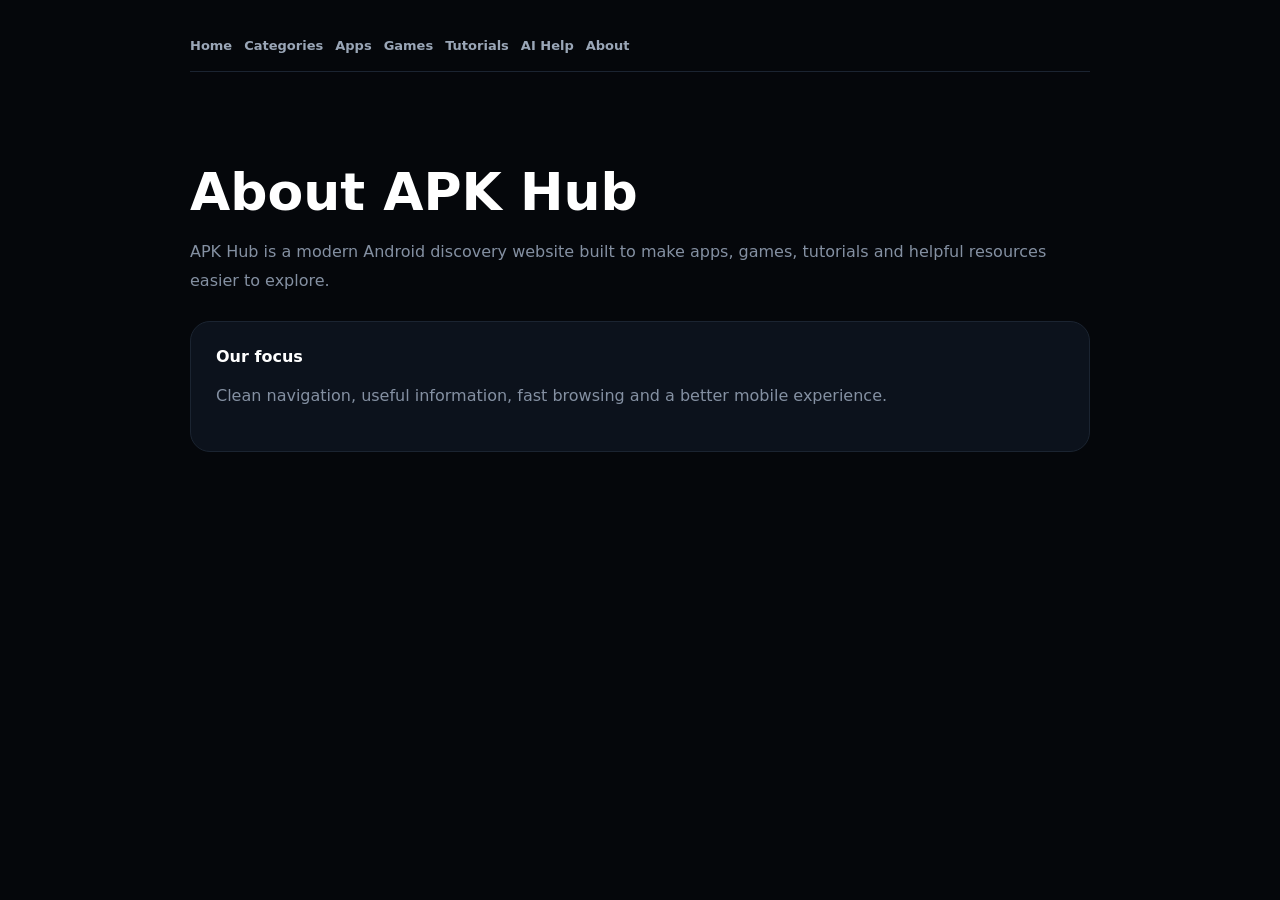
==== about.html @ 37a93b10 "Add about page" ====
<!doctype html><html><head><meta charset="utf-8"><meta name="viewport" content="width=device-width,initial-scale=1"><title>APK Hub — About</title><style>body{background:#05070b;color:#fff;font-family:system-ui;margin:0}.w{max-width:900px;margin:auto;padding:20px}.nav{display:flex;gap:12px;flex-wrap:wrap;padding:18px 0;border-bottom:1px solid #1b2431}.nav a{color:#9aa6b7;text-decoration:none;font-size:13px;font-weight:800}.nav a:hover{color:#39ed82}main{padding:90px 0}h1{font-size:52px;margin:0 0 15px}.p{color:#8490a2;line-height:1.8}.box{margin-top:25px;padding:25px;border:1px solid #1b2431;border-radius:20px;background:#0c121c}@media(max-width:700px){h1{font-size:40px}}</style></head><body><div class="w"><nav class="nav"><a href="index.html">Home</a><a href="categories.html">Categories</a><a href="apps.html">Apps</a><a href="games.html">Games</a><a href="tutorials.html">Tutorials</a><a href="ai-help.html">AI Help</a><a href="about.html">About</a></nav><main><h1>About APK Hub</h1><p class="p">APK Hub is a modern Android discovery website built to make apps, games, tutorials and helpful resources easier to explore.</p><div class="box"><b>Our focus</b><p class="p">Clean navigation, useful information, fast browsing and a better mobile experience.</p></div></main></div></body></html>
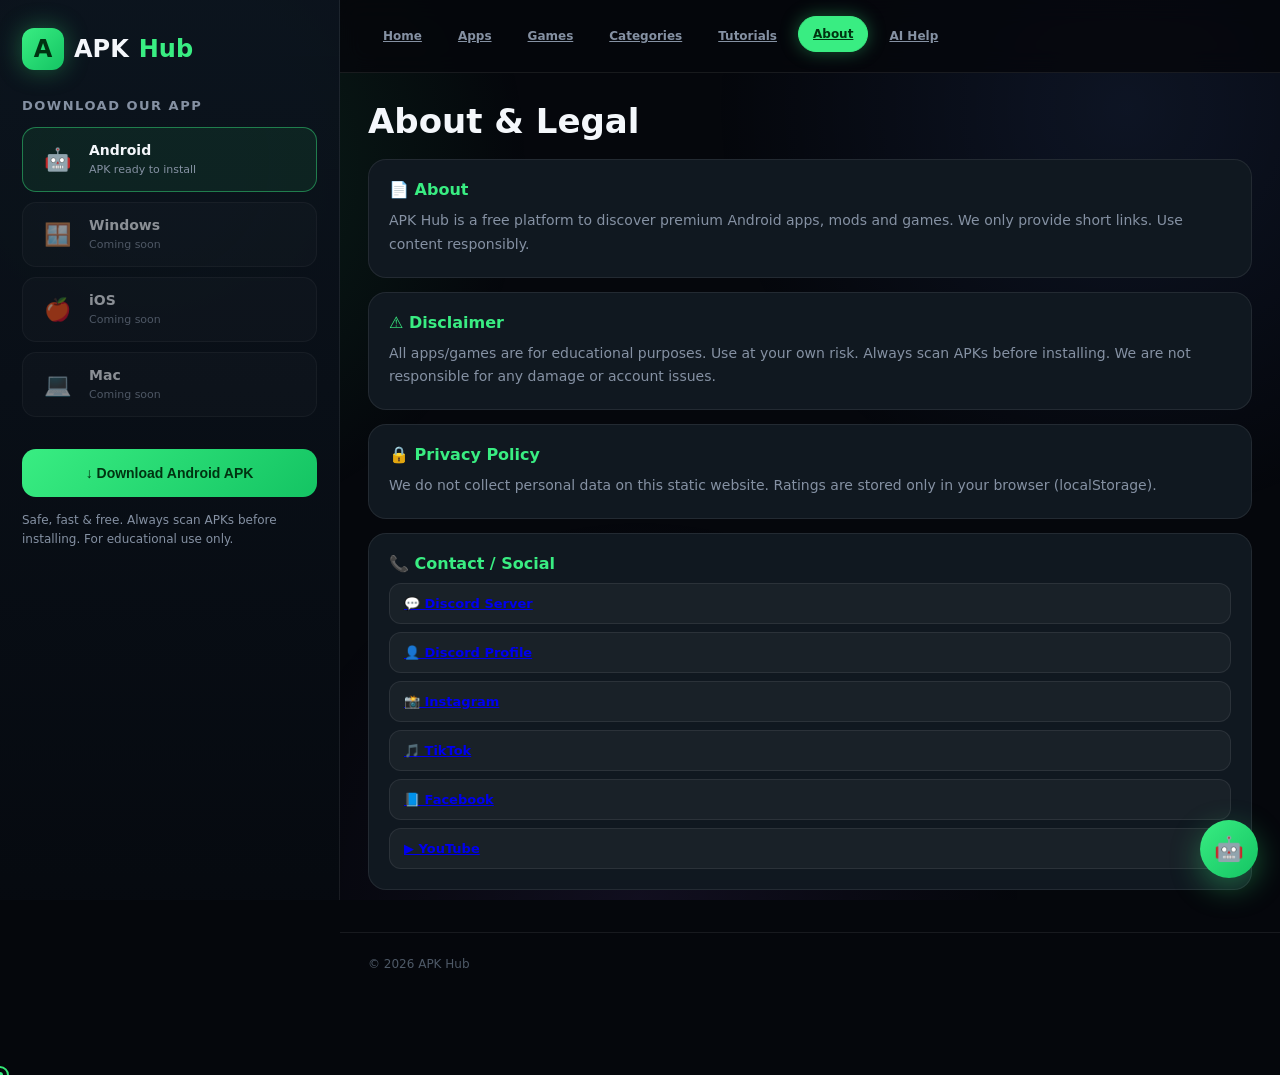
==== commit bb1cf1cd: "About disclaimer contact page" ====
--- a/about.html
+++ b/about.html
@@ -1 +1,40 @@
-<!doctype html><html><head><meta charset="utf-8"><meta name="viewport" content="width=device-width,initial-scale=1"><title>APK Hub — About</title><style>body{background:#05070b;color:#fff;font-family:system-ui;margin:0}.w{max-width:900px;margin:auto;padding:20px}.nav{display:flex;gap:12px;flex-wrap:wrap;padding:18px 0;border-bottom:1px solid #1b2431}.nav a{color:#9aa6b7;text-decoration:none;font-size:13px;font-weight:800}.nav a:hover{color:#39ed82}main{padding:90px 0}h1{font-size:52px;margin:0 0 15px}.p{color:#8490a2;line-height:1.8}.box{margin-top:25px;padding:25px;border:1px solid #1b2431;border-radius:20px;background:#0c121c}@media(max-width:700px){h1{font-size:40px}}</style></head><body><div class="w"><nav class="nav"><a href="index.html">Home</a><a href="categories.html">Categories</a><a href="apps.html">Apps</a><a href="games.html">Games</a><a href="tutorials.html">Tutorials</a><a href="ai-help.html">AI Help</a><a href="about.html">About</a></nav><main><h1>About APK Hub</h1><p class="p">APK Hub is a modern Android discovery website built to make apps, games, tutorials and helpful resources easier to explore.</p><div class="box"><b>Our focus</b><p class="p">Clean navigation, useful information, fast browsing and a better mobile experience.</p></div></main></div></body></html>+<!DOCTYPE html>
+<html lang="en">
+<head>
+<meta charset="UTF-8">
+<meta name="viewport" content="width=device-width, initial-scale=1.0">
+<title>APK Hub — About</title>
+<link rel="stylesheet" href="styles.css">
+</head>
+<body>
+<div class="layout">
+  <div id="sideMount"></div>
+  <div class="main">
+    <div id="navMount"></div>
+    <div class="content">
+      <h1 style="font-size:34px;margin-bottom:18px">About & Legal</h1>
+      <div class="legal"><h3>📄 About</h3><p>APK Hub is a free platform to discover premium Android apps, mods and games. We only provide short links. Use content responsibly.</p></div>
+      <div class="legal"><h3>⚠️ Disclaimer</h3><p>All apps/games are for educational purposes. Use at your own risk. Always scan APKs before installing. We are not responsible for any damage or account issues.</p></div>
+      <div class="legal"><h3>🔒 Privacy Policy</h3><p>We do not collect personal data on this static website. Ratings are stored only in your browser (localStorage).</p></div>
+      <div class="legal contact">
+        <h3>📞 Contact / Social</h3>
+        <a href="https://discord.gg/PrmCsM5TX" target="_blank">💬 Discord Server</a>
+        <a href="https://discordapp.com/users/1211342202442223628" target="_blank">👤 Discord Profile</a>
+        <a href="https://www.instagram.com/naseemgame.r?igsh=ZndkenpxYmk2cWpi" target="_blank">📸 Instagram</a>
+        <a href="https://www.tiktok.com/@naseemgame_r?_t=ZS-8yeXB5jhgcU&_r=1" target="_blank">🎵 TikTok</a>
+        <a href="https://www.facebook.com/share/14JGkxjxDQF/" target="_blank">📘 Facebook</a>
+        <a href="https://youtube.com/@naseemgame.r?si=ssVhhnYGD4Wratu1" target="_blank">▶️ YouTube</a>
+      </div>
+    </div>
+    <div class="footer">© 2026 APK Hub</div>
+  </div>
+</div>
+<div id="chatMount"></div>
+<script src="data.js"></script>
+<script>
+document.getElementById('sideMount').innerHTML=sideHTML();
+document.getElementById('navMount').innerHTML=navHTML('About');
+document.getElementById('chatMount').innerHTML=chatHTML();
+</script>
+</body>
+</html>
--- a/styles.css
+++ b/styles.css
@@ -0,0 +1,208 @@
+:root{
+  --bg:#05070c;
+  --panel:#0b111a;
+  --card:#101820;
+  --border:rgba(255,255,255,.08);
+  --text:#f4f7fb;
+  --muted:#8591a3;
+  --green:#39ed82;
+  --green2:#14c463;
+  --blue:#5d8dff;
+  --glow:rgba(57,237,130,.35);
+}
+*{margin:0;padding:0;box-sizing:border-box;}
+html{scroll-behavior:smooth;}
+body{
+  font-family:Inter,system-ui,-apple-system,Segoe UI,Roboto,sans-serif;
+  background:var(--bg);color:var(--text);
+  min-height:100vh;overflow-x:hidden;
+  cursor:none;
+}
+body::before{
+  content:"";position:fixed;inset:0;pointer-events:none;z-index:0;
+  background:
+    radial-gradient(circle at 12% 18%,rgba(57,237,130,.12),transparent 28%),
+    radial-gradient(circle at 88% 12%,rgba(93,141,255,.1),transparent 30%),
+    radial-gradient(circle at 50% 100%,rgba(166,108,255,.08),transparent 35%);
+}
+a,button{cursor:none;}
+
+/* Custom cursor */
+.cursor{
+  position:fixed;width:18px;height:18px;border-radius:50%;
+  border:2px solid var(--green);pointer-events:none;z-index:99999;
+  transform:translate(-50%,-50%);transition:width .2s,height .2s,background .2s,border-color .2s;
+  mix-blend-mode:difference;
+}
+.cursor.hover{
+  width:42px;height:42px;background:rgba(57,237,130,.15);border-color:#8affb8;
+}
+.cursor-dot{
+  position:fixed;width:6px;height:6px;border-radius:50%;background:var(--green);
+  pointer-events:none;z-index:99999;transform:translate(-50%,-50%);
+}
+
+.layout{position:relative;z-index:1;display:grid;grid-template-columns:340px 1fr;min-height:100vh;}
+@media(max-width:980px){.layout{grid-template-columns:1fr;}}
+
+/* Left download panel */
+.side{
+  border-right:1px solid var(--border);
+  background:linear-gradient(180deg,rgba(12,20,30,.95),rgba(6,10,16,.98));
+  padding:28px 22px;position:sticky;top:0;height:100vh;overflow-y:auto;
+}
+@media(max-width:980px){.side{position:relative;height:auto;border-right:none;border-bottom:1px solid var(--border);}}
+.logo{display:flex;align-items:center;gap:10px;font-size:24px;font-weight:900;margin-bottom:28px;}
+.logo i{
+  width:42px;height:42px;border-radius:12px;display:grid;place-items:center;
+  background:linear-gradient(135deg,var(--green),var(--green2));color:#031;font-style:normal;font-weight:900;
+  box-shadow:0 0 24px var(--glow);animation:pulseGlow 2.4s ease-in-out infinite;
+}
+@keyframes pulseGlow{50%{box-shadow:0 0 36px rgba(57,237,130,.55);transform:scale(1.04)}}
+.logo span{color:var(--green);}
+.side h2{font-size:13px;letter-spacing:1.5px;text-transform:uppercase;color:var(--muted);margin-bottom:14px;}
+.platform{
+  display:flex;align-items:center;gap:12px;padding:14px;border-radius:14px;
+  border:1px solid var(--border);background:rgba(255,255,255,.03);margin-bottom:10px;
+  transition:transform .25s,border-color .25s,background .25s;
+}
+.platform:hover{transform:translateX(6px);border-color:rgba(57,237,130,.35);background:rgba(57,237,130,.06);}
+.platform .pi{font-size:22px;width:40px;text-align:center;}
+.platform b{display:block;font-size:14px;}
+.platform small{color:var(--muted);font-size:11px;}
+.platform.active{border-color:rgba(57,237,130,.45);background:rgba(57,237,130,.08);}
+.platform.soon{opacity:.55;}
+.dl-main{
+  margin-top:22px;width:100%;padding:16px;border:none;border-radius:14px;
+  background:linear-gradient(135deg,var(--green),var(--green2));color:#031;
+  font-weight:900;font-size:14px;position:relative;overflow:hidden;
+}
+.dl-main::after{
+  content:"";position:absolute;inset:0;background:linear-gradient(90deg,transparent,rgba(255,255,255,.35),transparent);
+  transform:translateX(-120%);animation:shine 2.8s infinite;
+}
+@keyframes shine{60%{transform:translateX(120%)}100%{transform:translateX(120%)}}
+.dl-main:hover{filter:brightness(1.08);}
+.side-note{margin-top:14px;color:var(--muted);font-size:12px;line-height:1.6;}
+
+/* Main */
+.main{padding:0 0 80px;}
+.topnav{
+  display:flex;align-items:center;justify-content:space-between;gap:16px;
+  padding:18px 28px;border-bottom:1px solid var(--border);backdrop-filter:blur(12px);
+  position:sticky;top:0;z-index:20;background:rgba(5,7,12,.82);
+}
+.nav-links{display:flex;flex-wrap:wrap;gap:6px;}
+.nav-links a{
+  padding:10px 14px;border-radius:999px;color:var(--muted);font-size:12px;font-weight:800;
+  border:1px solid transparent;transition:all .25s;
+}
+.nav-links a:hover,.nav-links a.active{
+  color:#031;background:var(--green);border-color:var(--green);
+  box-shadow:0 0 18px var(--glow);transform:translateY(-2px);
+}
+.content{padding:28px;}
+
+.hero{padding:20px 0 10px;}
+.badge{
+  display:inline-flex;align-items:center;gap:8px;padding:8px 14px;border-radius:999px;
+  background:rgba(57,237,130,.1);border:1px solid rgba(57,237,130,.25);color:var(--green);
+  font-size:11px;font-weight:800;margin-bottom:16px;
+}
+.hero h1{font-size:clamp(36px,5vw,58px);line-height:1.05;letter-spacing:-1.5px;margin-bottom:12px;}
+.grad{background:linear-gradient(90deg,var(--green),#8affb8,var(--blue));-webkit-background-clip:text;background-clip:text;color:transparent;}
+.hero p{color:var(--muted);max-width:560px;line-height:1.7;margin-bottom:22px;}
+
+.search{position:relative;max-width:520px;margin-bottom:28px;}
+.search input{
+  width:100%;height:52px;padding:0 18px 0 46px;border-radius:14px;
+  border:1px solid var(--border);background:rgba(16,24,34,.9);color:#fff;outline:none;
+}
+.search input:focus{border-color:rgba(57,237,130,.4);box-shadow:0 0 0 3px rgba(57,237,130,.12);}
+.search .ic{position:absolute;left:16px;top:50%;transform:translateY(-50%);color:#6c7889;}
+
+.stats{display:grid;grid-template-columns:repeat(3,minmax(0,1fr));gap:12px;margin-bottom:28px;}
+.stat{padding:18px;border-radius:16px;border:1px solid var(--border);background:rgba(16,22,32,.7);text-align:center;}
+.stat b{display:block;font-size:22px;}
+.stat span{color:var(--muted);font-size:11px;}
+
+.sec-head{display:flex;justify-content:space-between;align-items:center;margin:10px 0 14px;}
+.sec-head h3{font-size:18px;}
+.sec-head a{color:var(--green);font-size:12px;font-weight:800;}
+
+.grid{display:grid;grid-template-columns:repeat(auto-fill,minmax(180px,1fr));gap:14px;}
+.card{
+  position:relative;padding:16px;border-radius:18px;border:1px solid var(--border);
+  background:linear-gradient(160deg,#121a26,#0a1018);
+  transition:transform .3s cubic-bezier(.2,.8,.2,1),border-color .3s,box-shadow .3s;
+  animation:fadeUp .5s ease both;
+}
+.card:hover{
+  transform:translateY(-8px) scale(1.02);
+  border-color:rgba(57,237,130,.35);
+  box-shadow:0 18px 40px rgba(0,0,0,.35),0 0 24px rgba(57,237,130,.12);
+}
+@keyframes fadeUp{from{opacity:0;transform:translateY(18px)}to{opacity:1;transform:none}}
+.c-icon{
+  width:54px;height:54px;border-radius:15px;display:grid;place-items:center;font-size:24px;
+  background:linear-gradient(135deg,#283442,#151c26);margin-bottom:12px;
+  transition:transform .35s;
+}
+.card:hover .c-icon{transform:rotate(-6deg) scale(1.08);}
+.c-name{font-size:14px;font-weight:800;}
+.c-ver{color:var(--green);font-size:11px;margin:4px 0 8px;}
+.c-desc{color:var(--muted);font-size:12px;line-height:1.5;min-height:36px;margin-bottom:12px;}
+.c-badge{position:absolute;top:12px;right:12px;padding:4px 8px;border-radius:8px;background:rgba(57,237,130,.12);border:1px solid rgba(57,237,130,.25);color:var(--green);font-size:9px;font-weight:900;}
+.c-btn{
+  display:block;text-align:center;width:100%;padding:10px;border-radius:10px;border:none;
+  background:linear-gradient(135deg,var(--green),var(--green2));color:#031;font-weight:900;font-size:12px;
+}
+
+.chips{display:flex;flex-wrap:wrap;gap:8px;margin-bottom:18px;}
+.chip{
+  padding:10px 14px;border-radius:999px;border:1px solid var(--border);background:#101620;
+  color:#9da8b8;font-size:12px;font-weight:800;transition:all .2s;
+}
+.chip:hover,.chip.active{background:var(--green);color:#031;border-color:var(--green);}
+
+.tut,.legal{
+  background:var(--card);border:1px solid var(--border);border-radius:18px;padding:20px;margin-bottom:14px;
+}
+.tut h3,.legal h3{color:var(--green);margin-bottom:10px;font-size:16px;}
+.tut ol{padding-left:18px;color:var(--muted);line-height:1.8;font-size:14px;}
+.legal p{color:var(--muted);line-height:1.7;font-size:14px;}
+.contact a{
+  display:flex;align-items:center;gap:10px;padding:12px 14px;border-radius:12px;
+  background:rgba(255,255,255,.04);border:1px solid var(--border);margin-top:8px;font-weight:700;font-size:13px;
+  transition:background .2s,transform .2s;
+}
+.contact a:hover{background:rgba(57,237,130,.12);transform:translateX(4px);}
+
+/* Detail page */
+.detail{display:grid;grid-template-columns:120px 1fr;gap:20px;align-items:start;}
+.detail .big-icon{width:120px;height:120px;border-radius:28px;display:grid;place-items:center;font-size:48px;background:linear-gradient(135deg,#283442,#151c26);}
+.stars span{color:#ffc857;font-size:20px;margin-right:2px;opacity:.35;cursor:pointer;}
+.stars span.on{opacity:1;}
+
+/* Chat */
+.chat-btn{
+  position:fixed;right:22px;bottom:22px;z-index:50;width:58px;height:58px;border-radius:50%;
+  border:none;background:linear-gradient(135deg,var(--green),var(--green2));color:#031;font-size:24px;
+  box-shadow:0 10px 30px var(--glow);
+}
+.chat-panel{
+  position:fixed;right:22px;bottom:92px;z-index:50;width:340px;max-width:calc(100vw - 32px);
+  height:440px;background:#0f141f;border:1px solid var(--border);border-radius:20px;
+  display:none;flex-direction:column;overflow:hidden;box-shadow:0 20px 50px rgba(0,0,0,.45);
+}
+.chat-panel.open{display:flex;}
+.chat-h{padding:14px 16px;background:rgba(57,237,130,.1);border-bottom:1px solid var(--border);font-weight:800;display:flex;justify-content:space-between;}
+.chat-m{flex:1;overflow-y:auto;padding:14px;display:flex;flex-direction:column;gap:10px;}
+.msg{max-width:85%;padding:10px 13px;border-radius:14px;font-size:13px;line-height:1.45;}
+.msg.bot{background:rgba(255,255,255,.07);align-self:flex-start;}
+.msg.user{background:linear-gradient(135deg,var(--green),var(--green2));color:#031;align-self:flex-end;}
+.chat-i{display:flex;gap:8px;padding:12px;border-top:1px solid var(--border);}
+.chat-i input{flex:1;height:42px;border-radius:12px;border:1px solid var(--border);background:rgba(255,255,255,.05);color:#fff;padding:0 12px;outline:none;}
+.chat-i button{width:42px;height:42px;border-radius:12px;border:none;background:var(--green);color:#031;font-weight:900;}
+
+.footer{padding:24px 28px;color:#4e5967;font-size:12px;border-top:1px solid var(--border);}
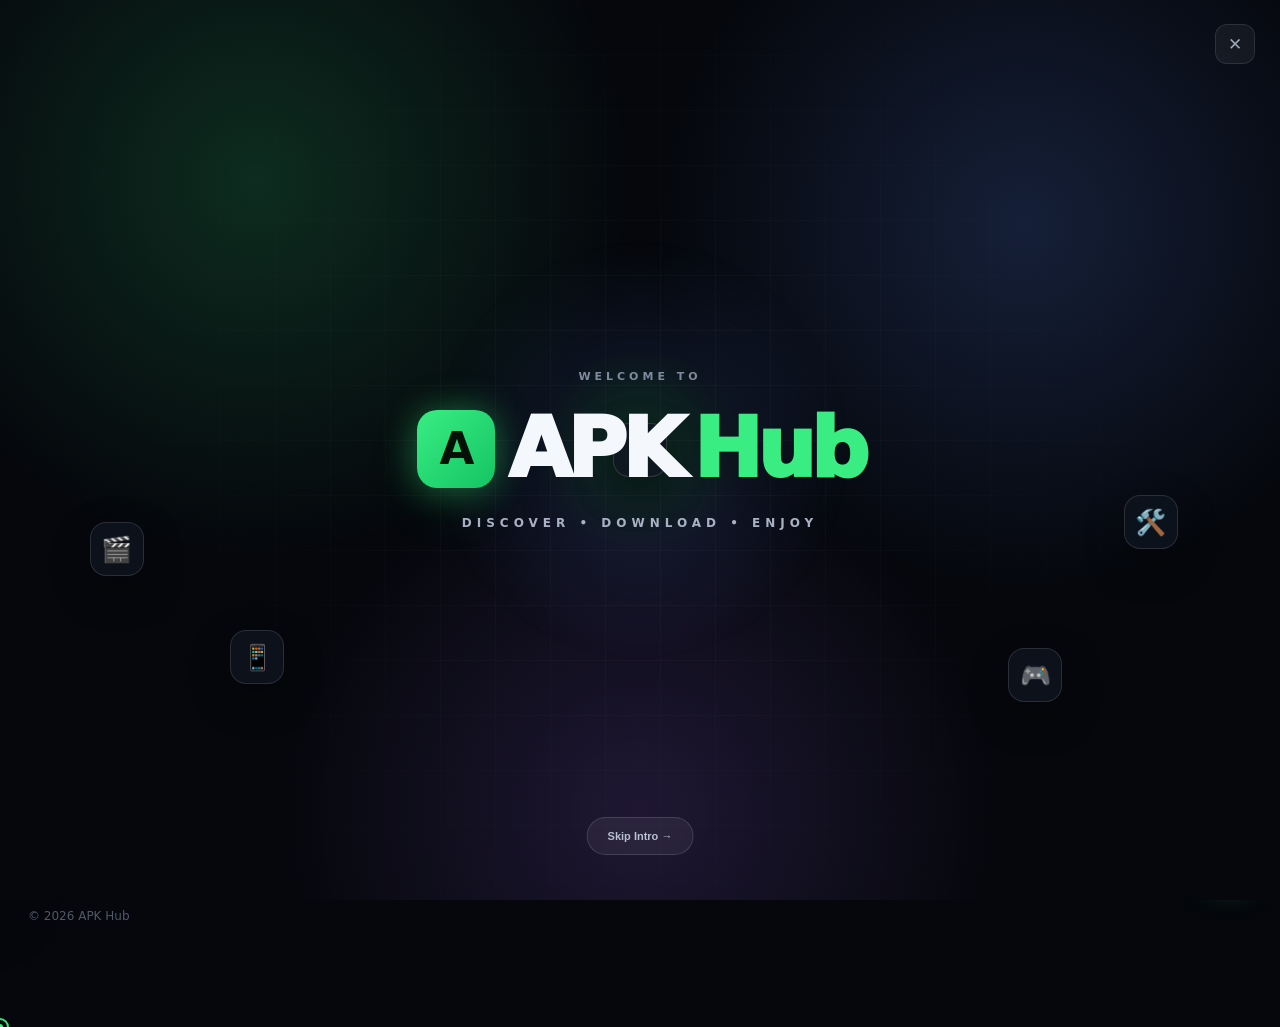
==== commit 43bdd659: "Add CapCut 19.8.0 and MovieBox, English copy, skip tutorial video Update CapCut to v19.8.0, add Movi" ====
--- a/about.html
+++ b/about.html
@@ -30,7 +30,7 @@
   </div>
 </div>
 <div id="chatMount"></div>
-<script src="data.js"></script>
+<script src="data.js?v=9"></script>
 <script>
 document.getElementById('sideMount').innerHTML=sideHTML();
 document.getElementById('navMount').innerHTML=navHTML('About');
--- a/styles.css
+++ b/styles.css
@@ -1,200 +1,121 @@
 :root{
-  --bg:#05070c;
-  --panel:#0b111a;
-  --card:#101820;
-  --border:rgba(255,255,255,.08);
-  --text:#f4f7fb;
-  --muted:#8591a3;
-  --green:#39ed82;
-  --green2:#14c463;
-  --blue:#5d8dff;
-  --glow:rgba(57,237,130,.35);
+  --bg:#05070c;--panel:#0b111a;--card:#101820;--border:rgba(255,255,255,.08);
+  --text:#f4f7fb;--muted:#8591a3;--green:#39ed82;--green2:#14c463;--blue:#5d8dff;--glow:rgba(57,237,130,.35);
 }
 *{margin:0;padding:0;box-sizing:border-box;}
 html{scroll-behavior:smooth;}
-body{
-  font-family:Inter,system-ui,-apple-system,Segoe UI,Roboto,sans-serif;
-  background:var(--bg);color:var(--text);
-  min-height:100vh;overflow-x:hidden;
-  cursor:none;
+body{font-family:Inter,system-ui,-apple-system,Segoe UI,Roboto,sans-serif;background:var(--bg);color:var(--text);min-height:100vh;overflow-x:hidden;}
+@media(pointer:fine){body:not(.touch){cursor:none;}body:not(.touch) a,body:not(.touch) button,body:not(.touch) .chip,body:not(.touch) .card{cursor:none;}}
+body::before{content:"";position:fixed;inset:0;pointer-events:none;z-index:0;background:radial-gradient(circle at 12% 18%,rgba(57,237,130,.12),transparent 28%),radial-gradient(circle at 88% 12%,rgba(93,141,255,.1),transparent 30%),radial-gradient(circle at 50% 100%,rgba(166,108,255,.08),transparent 35%);}
+.cursor{position:fixed;width:18px;height:18px;border-radius:50%;border:2px solid var(--green);pointer-events:none;z-index:99999;transform:translate(-50%,-50%);transition:width .2s,height .2s,background .2s;mix-blend-mode:difference;}
+.cursor.hover{width:42px;height:42px;background:rgba(57,237,130,.15);}
+.cursor-dot{position:fixed;width:6px;height:6px;border-radius:50%;background:var(--green);pointer-events:none;z-index:99999;transform:translate(-50%,-50%);}
+
+/* Full width main - drawer is overlay */
+.layout{position:relative;z-index:1;display:block;min-height:100vh;}
+.layout.full{grid-template-columns:1fr;}
+
+/* Edge hint (desktop) */
+.edge-hint{
+  position:fixed;left:0;top:50%;transform:translateY(-50%);
+  z-index:40;width:22px;height:72px;border-radius:0 12px 12px 0;
+  background:linear-gradient(135deg,var(--green),var(--green2));color:#031;
+  display:grid;place-items:center;font-size:14px;font-weight:900;
+  box-shadow:0 0 20px var(--glow);animation:edgePulse 1.8s ease-in-out infinite;
 }
-body::before{
-  content:"";position:fixed;inset:0;pointer-events:none;z-index:0;
-  background:
-    radial-gradient(circle at 12% 18%,rgba(57,237,130,.12),transparent 28%),
-    radial-gradient(circle at 88% 12%,rgba(93,141,255,.1),transparent 30%),
-    radial-gradient(circle at 50% 100%,rgba(166,108,255,.08),transparent 35%);
+@keyframes edgePulse{50%{box-shadow:0 0 32px rgba(57,237,130,.6);width:26px}}
+
+.side-toggle{
+  display:none;position:fixed;left:16px;bottom:22px;z-index:60;
+  padding:14px 18px;border-radius:999px;border:none;
+  background:linear-gradient(135deg,var(--green),var(--green2));color:#031;
+  font-weight:900;font-size:13px;box-shadow:0 10px 28px var(--glow);
+  animation:bob 2s ease-in-out infinite;
 }
-a,button{cursor:none;}
+@keyframes bob{50%{transform:translateY(-6px)}}
+.side-backdrop{position:fixed;inset:0;z-index:55;background:rgba(0,0,0,.55);backdrop-filter:blur(4px);opacity:0;visibility:hidden;transition:opacity .35s ease,visibility .35s;}
+.side-backdrop.show{opacity:1;visibility:visible;}
 
-/* Custom cursor */
-.cursor{
-  position:fixed;width:18px;height:18px;border-radius:50%;
-  border:2px solid var(--green);pointer-events:none;z-index:99999;
-  transform:translate(-50%,-50%);transition:width .2s,height .2s,background .2s,border-color .2s;
-  mix-blend-mode:difference;
+.side{
+  position:fixed;left:0;top:0;bottom:0;width:min(320px,88vw);height:100vh;z-index:56;
+  border-right:1px solid var(--border);
+  background:linear-gradient(180deg,rgba(12,20,30,.98),rgba(6,10,16,.99));
+  padding:28px 22px;overflow-y:auto;
+  transform:translateX(-105%);
+  transition:transform .5s cubic-bezier(.2,.9,.2,1);
+  box-shadow:20px 0 60px rgba(0,0,0,.5);
 }
-.cursor.hover{
-  width:42px;height:42px;background:rgba(57,237,130,.15);border-color:#8affb8;
-}
-.cursor-dot{
-  position:fixed;width:6px;height:6px;border-radius:50%;background:var(--green);
-  pointer-events:none;z-index:99999;transform:translate(-50%,-50%);
-}
-
-.layout{position:relative;z-index:1;display:grid;grid-template-columns:340px 1fr;min-height:100vh;}
-@media(max-width:980px){.layout{grid-template-columns:1fr;}}
-
-/* Left download panel */
-.side{
-  border-right:1px solid var(--border);
-  background:linear-gradient(180deg,rgba(12,20,30,.95),rgba(6,10,16,.98));
-  padding:28px 22px;position:sticky;top:0;height:100vh;overflow-y:auto;
-}
-@media(max-width:980px){.side{position:relative;height:auto;border-right:none;border-bottom:1px solid var(--border);}}
+.side.open{transform:translateX(0);}
+body.side-open{overflow:hidden;}
+.side-top{display:flex;align-items:center;justify-content:space-between;gap:10px;}
+.side-close{display:grid;place-items:center;width:36px;height:36px;border-radius:10px;border:1px solid var(--border);background:rgba(255,255,255,.06);color:#fff;font-size:16px;}
 .logo{display:flex;align-items:center;gap:10px;font-size:24px;font-weight:900;margin-bottom:28px;}
-.logo i{
-  width:42px;height:42px;border-radius:12px;display:grid;place-items:center;
-  background:linear-gradient(135deg,var(--green),var(--green2));color:#031;font-style:normal;font-weight:900;
-  box-shadow:0 0 24px var(--glow);animation:pulseGlow 2.4s ease-in-out infinite;
-}
+.logo i{width:42px;height:42px;border-radius:12px;display:grid;place-items:center;background:linear-gradient(135deg,var(--green),var(--green2));color:#031;font-style:normal;font-weight:900;box-shadow:0 0 24px var(--glow);animation:pulseGlow 2.4s ease-in-out infinite;}
 @keyframes pulseGlow{50%{box-shadow:0 0 36px rgba(57,237,130,.55);transform:scale(1.04)}}
 .logo span{color:var(--green);}
 .side h2{font-size:13px;letter-spacing:1.5px;text-transform:uppercase;color:var(--muted);margin-bottom:14px;}
-.platform{
-  display:flex;align-items:center;gap:12px;padding:14px;border-radius:14px;
-  border:1px solid var(--border);background:rgba(255,255,255,.03);margin-bottom:10px;
-  transition:transform .25s,border-color .25s,background .25s;
-}
+.platform{display:flex;align-items:center;gap:12px;padding:14px;border-radius:14px;border:1px solid var(--border);background:rgba(255,255,255,.03);margin-bottom:10px;transition:transform .25s,border-color .25s,background .25s;}
 .platform:hover{transform:translateX(6px);border-color:rgba(57,237,130,.35);background:rgba(57,237,130,.06);}
 .platform .pi{font-size:22px;width:40px;text-align:center;}
 .platform b{display:block;font-size:14px;}
 .platform small{color:var(--muted);font-size:11px;}
 .platform.active{border-color:rgba(57,237,130,.45);background:rgba(57,237,130,.08);}
 .platform.soon{opacity:.55;}
-.dl-main{
-  margin-top:22px;width:100%;padding:16px;border:none;border-radius:14px;
-  background:linear-gradient(135deg,var(--green),var(--green2));color:#031;
-  font-weight:900;font-size:14px;position:relative;overflow:hidden;
-}
-.dl-main::after{
-  content:"";position:absolute;inset:0;background:linear-gradient(90deg,transparent,rgba(255,255,255,.35),transparent);
-  transform:translateX(-120%);animation:shine 2.8s infinite;
-}
+.dl-main{display:block;text-align:center;width:100%;margin-top:22px;padding:16px;border:none;border-radius:14px;background:linear-gradient(135deg,var(--green),var(--green2));color:#031;font-weight:900;font-size:14px;position:relative;overflow:hidden;}
+.dl-main::after{content:"";position:absolute;inset:0;background:linear-gradient(90deg,transparent,rgba(255,255,255,.35),transparent);transform:translateX(-120%);animation:shine 2.8s infinite;}
 @keyframes shine{60%{transform:translateX(120%)}100%{transform:translateX(120%)}}
 .dl-main:hover{filter:brightness(1.08);}
 .side-note{margin-top:14px;color:var(--muted);font-size:12px;line-height:1.6;}
 
-/* Main */
+@media(max-width:980px){
+  .edge-hint{display:none;}
+  .side-toggle{display:inline-flex;align-items:center;gap:6px;}
+}
+
 .main{padding:0 0 80px;}
-.topnav{
-  display:flex;align-items:center;justify-content:space-between;gap:16px;
-  padding:18px 28px;border-bottom:1px solid var(--border);backdrop-filter:blur(12px);
-  position:sticky;top:0;z-index:20;background:rgba(5,7,12,.82);
-}
+.topnav{display:flex;align-items:center;justify-content:space-between;gap:16px;padding:18px 28px;border-bottom:1px solid var(--border);backdrop-filter:blur(12px);position:sticky;top:0;z-index:20;background:rgba(5,7,12,.82);}
 .nav-links{display:flex;flex-wrap:wrap;gap:6px;}
-.nav-links a{
-  padding:10px 14px;border-radius:999px;color:var(--muted);font-size:12px;font-weight:800;
-  border:1px solid transparent;transition:all .25s;
-}
-.nav-links a:hover,.nav-links a.active{
-  color:#031;background:var(--green);border-color:var(--green);
-  box-shadow:0 0 18px var(--glow);transform:translateY(-2px);
-}
+.nav-links a{padding:10px 14px;border-radius:999px;color:var(--muted);font-size:12px;font-weight:800;border:1px solid transparent;transition:all .25s;}
+.nav-links a:hover,.nav-links a.active{color:#031;background:var(--green);border-color:var(--green);box-shadow:0 0 18px var(--glow);transform:translateY(-2px);}
 .content{padding:28px;}
-
 .hero{padding:20px 0 10px;}
-.badge{
-  display:inline-flex;align-items:center;gap:8px;padding:8px 14px;border-radius:999px;
-  background:rgba(57,237,130,.1);border:1px solid rgba(57,237,130,.25);color:var(--green);
-  font-size:11px;font-weight:800;margin-bottom:16px;
-}
+.badge{display:inline-flex;align-items:center;gap:8px;padding:8px 14px;border-radius:999px;background:rgba(57,237,130,.1);border:1px solid rgba(57,237,130,.25);color:var(--green);font-size:11px;font-weight:800;margin-bottom:16px;}
 .hero h1{font-size:clamp(36px,5vw,58px);line-height:1.05;letter-spacing:-1.5px;margin-bottom:12px;}
 .grad{background:linear-gradient(90deg,var(--green),#8affb8,var(--blue));-webkit-background-clip:text;background-clip:text;color:transparent;}
 .hero p{color:var(--muted);max-width:560px;line-height:1.7;margin-bottom:22px;}
-
 .search{position:relative;max-width:520px;margin-bottom:28px;}
-.search input{
-  width:100%;height:52px;padding:0 18px 0 46px;border-radius:14px;
-  border:1px solid var(--border);background:rgba(16,24,34,.9);color:#fff;outline:none;
-}
+.search input{width:100%;height:52px;padding:0 18px 0 46px;border-radius:14px;border:1px solid var(--border);background:rgba(16,24,34,.9);color:#fff;outline:none;}
 .search input:focus{border-color:rgba(57,237,130,.4);box-shadow:0 0 0 3px rgba(57,237,130,.12);}
 .search .ic{position:absolute;left:16px;top:50%;transform:translateY(-50%);color:#6c7889;}
-
 .stats{display:grid;grid-template-columns:repeat(3,minmax(0,1fr));gap:12px;margin-bottom:28px;}
 .stat{padding:18px;border-radius:16px;border:1px solid var(--border);background:rgba(16,22,32,.7);text-align:center;}
-.stat b{display:block;font-size:22px;}
-.stat span{color:var(--muted);font-size:11px;}
-
+.stat b{display:block;font-size:22px;}.stat span{color:var(--muted);font-size:11px;}
 .sec-head{display:flex;justify-content:space-between;align-items:center;margin:10px 0 14px;}
-.sec-head h3{font-size:18px;}
-.sec-head a{color:var(--green);font-size:12px;font-weight:800;}
-
+.sec-head h3{font-size:18px;}.sec-head a{color:var(--green);font-size:12px;font-weight:800;}
 .grid{display:grid;grid-template-columns:repeat(auto-fill,minmax(180px,1fr));gap:14px;}
-.card{
-  position:relative;padding:16px;border-radius:18px;border:1px solid var(--border);
-  background:linear-gradient(160deg,#121a26,#0a1018);
-  transition:transform .3s cubic-bezier(.2,.8,.2,1),border-color .3s,box-shadow .3s;
-  animation:fadeUp .5s ease both;
-}
-.card:hover{
-  transform:translateY(-8px) scale(1.02);
-  border-color:rgba(57,237,130,.35);
-  box-shadow:0 18px 40px rgba(0,0,0,.35),0 0 24px rgba(57,237,130,.12);
-}
+.card{position:relative;padding:16px;border-radius:18px;border:1px solid var(--border);background:linear-gradient(160deg,#121a26,#0a1018);transition:transform .3s cubic-bezier(.2,.8,.2,1),border-color .3s,box-shadow .3s;animation:fadeUp .5s ease both;}
+.card:hover{transform:translateY(-8px) scale(1.02);border-color:rgba(57,237,130,.35);box-shadow:0 18px 40px rgba(0,0,0,.35),0 0 24px rgba(57,237,130,.12);}
 @keyframes fadeUp{from{opacity:0;transform:translateY(18px)}to{opacity:1;transform:none}}
-.c-icon{
-  width:54px;height:54px;border-radius:15px;display:grid;place-items:center;font-size:24px;
-  background:linear-gradient(135deg,#283442,#151c26);margin-bottom:12px;
-  transition:transform .35s;
-}
+.c-icon{width:54px;height:54px;border-radius:15px;display:grid;place-items:center;font-size:24px;background:linear-gradient(135deg,#283442,#151c26);margin-bottom:12px;transition:transform .35s;}
 .card:hover .c-icon{transform:rotate(-6deg) scale(1.08);}
-.c-name{font-size:14px;font-weight:800;}
-.c-ver{color:var(--green);font-size:11px;margin:4px 0 8px;}
+.c-name{font-size:14px;font-weight:800;}.c-ver{color:var(--green);font-size:11px;margin:4px 0 8px;}
 .c-desc{color:var(--muted);font-size:12px;line-height:1.5;min-height:36px;margin-bottom:12px;}
 .c-badge{position:absolute;top:12px;right:12px;padding:4px 8px;border-radius:8px;background:rgba(57,237,130,.12);border:1px solid rgba(57,237,130,.25);color:var(--green);font-size:9px;font-weight:900;}
-.c-btn{
-  display:block;text-align:center;width:100%;padding:10px;border-radius:10px;border:none;
-  background:linear-gradient(135deg,var(--green),var(--green2));color:#031;font-weight:900;font-size:12px;
-}
-
+.c-btn{display:block;text-align:center;width:100%;padding:10px;border-radius:10px;border:none;background:linear-gradient(135deg,var(--green),var(--green2));color:#031;font-weight:900;font-size:12px;}
 .chips{display:flex;flex-wrap:wrap;gap:8px;margin-bottom:18px;}
-.chip{
-  padding:10px 14px;border-radius:999px;border:1px solid var(--border);background:#101620;
-  color:#9da8b8;font-size:12px;font-weight:800;transition:all .2s;
-}
+.chip{padding:10px 14px;border-radius:999px;border:1px solid var(--border);background:#101620;color:#9da8b8;font-size:12px;font-weight:800;transition:all .2s;}
 .chip:hover,.chip.active{background:var(--green);color:#031;border-color:var(--green);}
-
-.tut,.legal{
-  background:var(--card);border:1px solid var(--border);border-radius:18px;padding:20px;margin-bottom:14px;
-}
+.tut,.legal{background:var(--card);border:1px solid var(--border);border-radius:18px;padding:20px;margin-bottom:14px;}
 .tut h3,.legal h3{color:var(--green);margin-bottom:10px;font-size:16px;}
 .tut ol{padding-left:18px;color:var(--muted);line-height:1.8;font-size:14px;}
 .legal p{color:var(--muted);line-height:1.7;font-size:14px;}
-.contact a{
-  display:flex;align-items:center;gap:10px;padding:12px 14px;border-radius:12px;
-  background:rgba(255,255,255,.04);border:1px solid var(--border);margin-top:8px;font-weight:700;font-size:13px;
-  transition:background .2s,transform .2s;
-}
+.contact a{display:flex;align-items:center;gap:10px;padding:12px 14px;border-radius:12px;background:rgba(255,255,255,.04);border:1px solid var(--border);margin-top:8px;font-weight:700;font-size:13px;transition:background .2s,transform .2s;}
 .contact a:hover{background:rgba(57,237,130,.12);transform:translateX(4px);}
-
-/* Detail page */
 .detail{display:grid;grid-template-columns:120px 1fr;gap:20px;align-items:start;}
 .detail .big-icon{width:120px;height:120px;border-radius:28px;display:grid;place-items:center;font-size:48px;background:linear-gradient(135deg,#283442,#151c26);}
-.stars span{color:#ffc857;font-size:20px;margin-right:2px;opacity:.35;cursor:pointer;}
-.stars span.on{opacity:1;}
-
-/* Chat */
-.chat-btn{
-  position:fixed;right:22px;bottom:22px;z-index:50;width:58px;height:58px;border-radius:50%;
-  border:none;background:linear-gradient(135deg,var(--green),var(--green2));color:#031;font-size:24px;
-  box-shadow:0 10px 30px var(--glow);
-}
-.chat-panel{
-  position:fixed;right:22px;bottom:92px;z-index:50;width:340px;max-width:calc(100vw - 32px);
-  height:440px;background:#0f141f;border:1px solid var(--border);border-radius:20px;
-  display:none;flex-direction:column;overflow:hidden;box-shadow:0 20px 50px rgba(0,0,0,.45);
-}
+.stars span{color:#ffc857;font-size:20px;margin-right:2px;opacity:.35;}.stars span.on{opacity:1;}
+.chat-btn{position:fixed;right:22px;bottom:22px;z-index:50;width:58px;height:58px;border-radius:50%;border:none;background:linear-gradient(135deg,var(--green),var(--green2));color:#031;font-size:24px;box-shadow:0 10px 30px var(--glow);}
+.chat-panel{position:fixed;right:22px;bottom:92px;z-index:50;width:340px;max-width:calc(100vw - 32px);height:440px;background:#0f141f;border:1px solid var(--border);border-radius:20px;display:none;flex-direction:column;overflow:hidden;box-shadow:0 20px 50px rgba(0,0,0,.45);}
 .chat-panel.open{display:flex;}
 .chat-h{padding:14px 16px;background:rgba(57,237,130,.1);border-bottom:1px solid var(--border);font-weight:800;display:flex;justify-content:space-between;}
 .chat-m{flex:1;overflow-y:auto;padding:14px;display:flex;flex-direction:column;gap:10px;}
@@ -204,5 +125,23 @@
 .chat-i{display:flex;gap:8px;padding:12px;border-top:1px solid var(--border);}
 .chat-i input{flex:1;height:42px;border-radius:12px;border:1px solid var(--border);background:rgba(255,255,255,.05);color:#fff;padding:0 12px;outline:none;}
 .chat-i button{width:42px;height:42px;border-radius:12px;border:none;background:var(--green);color:#031;font-weight:900;}
+.footer{padding:24px 28px;color:#4e5967;font-size:12px;border-top:1px solid var(--border);}
 
-.footer{padding:24px 28px;color:#4e5967;font-size:12px;border-top:1px solid var(--border);}
+/* Popups */
+.popup-overlay{position:fixed;inset:0;z-index:10000;background:rgba(0,0,0,.75);display:none;align-items:center;justify-content:center;padding:20px;}
+.popup-overlay.show{display:flex;}
+.popup-box{background:#121a27;border:1px solid rgba(255,255,255,.12);border-radius:18px;padding:22px;max-width:380px;width:100%;max-height:80vh;overflow-y:auto;animation:popIn .35s cubic-bezier(.2,.9,.2,1);}
+@keyframes popIn{from{opacity:0;transform:scale(.9) translateY(12px)}to{opacity:1;transform:none}}
+.popup-box h3{font-size:17px;margin-bottom:12px;color:var(--green);}
+.popup-box p,.popup-box li{color:var(--muted);font-size:13px;line-height:1.65;}
+.popup-box ol{padding-left:18px;margin:8px 0 14px;}
+.popup-btns{display:flex;gap:10px;margin-top:16px;}
+.popup-btns button{flex:1;padding:12px;border-radius:12px;font-weight:800;font-size:13px;border:none;}
+.btn-ok{background:linear-gradient(135deg,var(--green),var(--green2));color:#031;}
+.btn-cancel{background:rgba(255,255,255,.08);color:#fff;border:1px solid var(--border)!important;}
+
+@media(max-width:600px){
+  .content{padding:18px;}
+  .detail{grid-template-columns:1fr;}
+  .chat-btn{bottom:86px;}
+}
